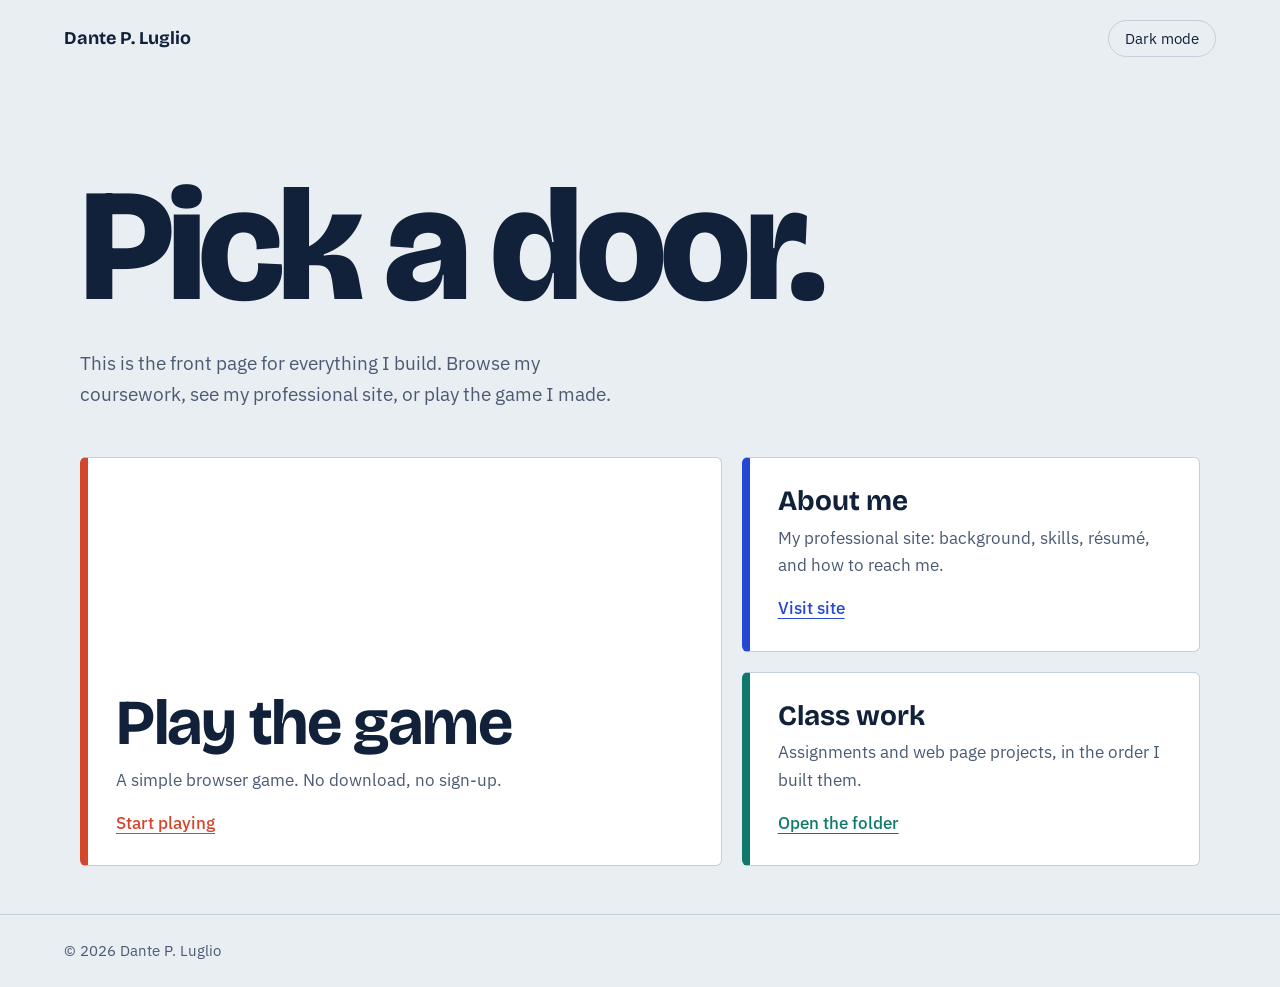
==== Personal Web Page/index.html @ 5f620bfe "Second" ====
<!DOCTYPE html>
<html lang="en">
<head>
  <meta charset="UTF-8">
  <meta name="viewport" content="width=device-width, initial-scale=1">
  <!-- TODO: Replace the title and description with your own -->
  <title>Dante P. Luglio | Home</title>
  <meta name="description" content="Class work, professional site, and a browser game by Dante P. Luglio.">

  <link rel="preconnect" href="https://fonts.googleapis.com">
  <link rel="preconnect" href="https://fonts.gstatic.com" crossorigin>
  <link href="https://fonts.googleapis.com/css2?family=Bricolage+Grotesque:wght@500;700;800&family=IBM+Plex+Sans:wght@400;500&display=swap" rel="stylesheet">
  <link rel="stylesheet" href="style.css">
</head>
<body>
  <a class="skip" href="#destinations">Skip to links</a>

  <header class="top">
    <span class="mark">Dante P. Luglio</span> <!-- TODO: your name -->
    <button id="theme-toggle" class="theme-toggle" type="button" aria-label="Switch color theme">Dark mode</button>
  </header>

  <main>
    <section class="hero">
      <h1>Pick a door.</h1>
      <p class="lede">
        This is the front page for everything I build. Browse my coursework,
        see my professional site, or play the game I made.
        <!-- TODO: rewrite this intro in your own words -->
      </p>
    </section>

    <nav id="destinations" class="destinations" aria-label="Site sections">

      <!-- ============================================================
           1) PERSONAL / PROFESSIONAL SITE
           TODO: set href to the folder or page, e.g. "your-folder/"
           or "your-folder/index.html"
           ============================================================ -->
      <a class="door door-pro" href="https://web.njit.edu/~dpl6/Professional%20Website/" data-label="Professional site">
        <span class="door-title">About me</span>
        <span class="door-text">My professional site: background, skills, résumé, and how to reach me.</span>
        <span class="door-go">Visit site</span>
      </a>

      <!-- ============================================================
           2) CLASS ASSIGNMENTS AND WEB PAGE PROJECTS
           TODO: set href to your class work folder, e.g. "your-folder/"
           (Want separate links per class? Copy this whole <a> block.)
           ============================================================ -->
      <a class="door door-class" href="https://web.njit.edu/~dpl6/IT202%20Homepage/" data-label="Class work">
        <span class="door-title">Class work</span>
        <span class="door-text">Assignments and web page projects, in the order I built them.</span>
        <span class="door-go">Open the folder</span>
      </a>

      <!-- ============================================================
           3) BROWSER GAME
           TODO: set href to the game folder or page, e.g. "your-folder/"
           ============================================================ -->
      <a class="door door-game" href="https://web.njit.edu/~dpl6/Game/" data-label="Browser game">
        <span class="door-title">Play the game</span>
        <span class="door-text">A simple browser game. No download, no sign-up.</span>
        <span class="door-go">Start playing</span>
      </a>

    </nav>

    <p id="path-notice" class="path-notice" role="status" hidden></p>
  </main>

  <footer class="foot">
    <span>&copy; <span id="year">2026</span> Dante P. Luglio</span> <!-- TODO: your name -->
    <!-- TODO (optional): add an email or social link here -->
  </footer>

  <script src="script.js"></script>
</body>
</html>
---- Personal Web Page/style.css ----
/* ---------- Tokens ---------- */
:root {
  --bg: #e9eef3;
  --surface: #ffffff;
  --ink: #12213a;
  --muted: #4a5a73;
  --line: #c3cfdc;
  --pro: #2447d6;      /* professional site */
  --class: #0f7a6b;    /* class work */
  --game: #d4452e;     /* game */
  --focus: #12213a;
  --font-head: "Bricolage Grotesque", "Segoe UI", sans-serif;
  --font-body: "IBM Plex Sans", "Segoe UI", sans-serif;
}

:root[data-theme="dark"] {
  --bg: #101a2c;
  --surface: #182540;
  --ink: #e8eef8;
  --muted: #a9b7cd;
  --line: #2c3d5e;
  --pro: #7f9bff;
  --class: #4cc9b3;
  --game: #ff8a70;
  --focus: #e8eef8;
}

/* ---------- Base ---------- */
*, *::before, *::after { box-sizing: border-box; }

html { scroll-behavior: smooth; }

body {
  margin: 0;
  min-height: 100vh;
  display: flex;
  flex-direction: column;
  background: var(--bg);
  color: var(--ink);
  font-family: var(--font-body);
  font-size: 1.0625rem;
  line-height: 1.6;
}

a:focus-visible, button:focus-visible {
  outline: 3px solid var(--focus);
  outline-offset: 3px;
}

.skip {
  position: absolute;
  left: -999px;
  top: 0;
  background: var(--surface);
  padding: .5rem 1rem;
}
.skip:focus { left: 1rem; top: 1rem; z-index: 10; }

/* ---------- Header ---------- */
.top {
  display: flex;
  justify-content: space-between;
  align-items: center;
  padding: 1.25rem clamp(1.25rem, 5vw, 4rem);
}

.mark {
  font-family: var(--font-head);
  font-weight: 700;
  font-size: 1.125rem;
}

.theme-toggle {
  font: inherit;
  font-size: .9375rem;
  color: var(--ink);
  background: transparent;
  border: 1.5px solid var(--line);
  border-radius: 999px;
  padding: .35rem 1rem;
  cursor: pointer;
}
.theme-toggle:hover { border-color: var(--ink); }

/* ---------- Hero ---------- */
main {
  flex: 1;
  padding: 0 clamp(1.25rem, 5vw, 4rem) 3rem;
  max-width: 78rem;
  width: 100%;
  margin: 0 auto;
}

.hero { padding: clamp(2rem, 8vw, 6rem) 0 clamp(1.5rem, 4vw, 3rem); }

.hero h1 {
  margin: 0;
  font-family: var(--font-head);
  font-weight: 800;
  font-size: clamp(3.5rem, 13vw, 10rem);
  line-height: .92;
  letter-spacing: -0.04em;
}

.lede {
  max-width: 34rem;
  margin: 1.75rem 0 0;
  color: var(--muted);
  font-size: 1.1875rem;
}

/* ---------- Destination links ---------- */
.destinations {
  display: grid;
  grid-template-columns: 1.4fr 1fr;
  grid-template-areas:
    "game pro"
    "game class";
  gap: 1.25rem;
}

.door {
  --accent: var(--pro);
  position: relative;
  display: flex;
  flex-direction: column;
  justify-content: flex-end;
  gap: .5rem;
  padding: 1.75rem;
  min-height: 11rem;
  background: var(--surface);
  color: var(--ink);
  text-decoration: none;
  border: 1.5px solid var(--line);
  border-left: 8px solid var(--accent);
  border-radius: 6px;
  transition: transform .15s ease, border-color .15s ease;
}

.door:hover { transform: translateY(-3px); border-color: var(--accent); }

.door-pro   { --accent: var(--pro);   grid-area: pro; }
.door-class { --accent: var(--class); grid-area: class; }
.door-game  { --accent: var(--game);  grid-area: game; min-height: 24rem; }

.door-title {
  font-family: var(--font-head);
  font-weight: 700;
  font-size: 1.75rem;
  line-height: 1.1;
}
.door-game .door-title { font-size: clamp(2.5rem, 6vw, 4rem); letter-spacing: -0.02em; }

.door-text { color: var(--muted); max-width: 26rem; }

.door-go {
  margin-top: .5rem;
  font-weight: 500;
  color: var(--accent);
  text-decoration: underline;
  text-underline-offset: 4px;
}

/* Link has no path yet (set by script.js) */
.door.unset {
  border-style: dashed;
  cursor: not-allowed;
}
.door.unset .door-go { color: var(--muted); text-decoration: line-through; }

.path-notice {
  margin: 1.5rem 0 0;
  padding: .75rem 1rem;
  border: 1.5px dashed var(--line);
  border-radius: 6px;
  color: var(--muted);
  font-size: .9375rem;
}

/* ---------- Footer ---------- */
.foot {
  padding: 1.5rem clamp(1.25rem, 5vw, 4rem);
  border-top: 1px solid var(--line);
  color: var(--muted);
  font-size: .9375rem;
}

/* ---------- Small screens ---------- */
@media (max-width: 760px) {
  .destinations {
    grid-template-columns: 1fr;
    grid-template-areas: "game" "pro" "class";
  }
  .door-game { min-height: 16rem; }
}

@media (prefers-reduced-motion: reduce) {
  html { scroll-behavior: auto; }
  .door { transition: none; }
  .door:hover { transform: none; }
}
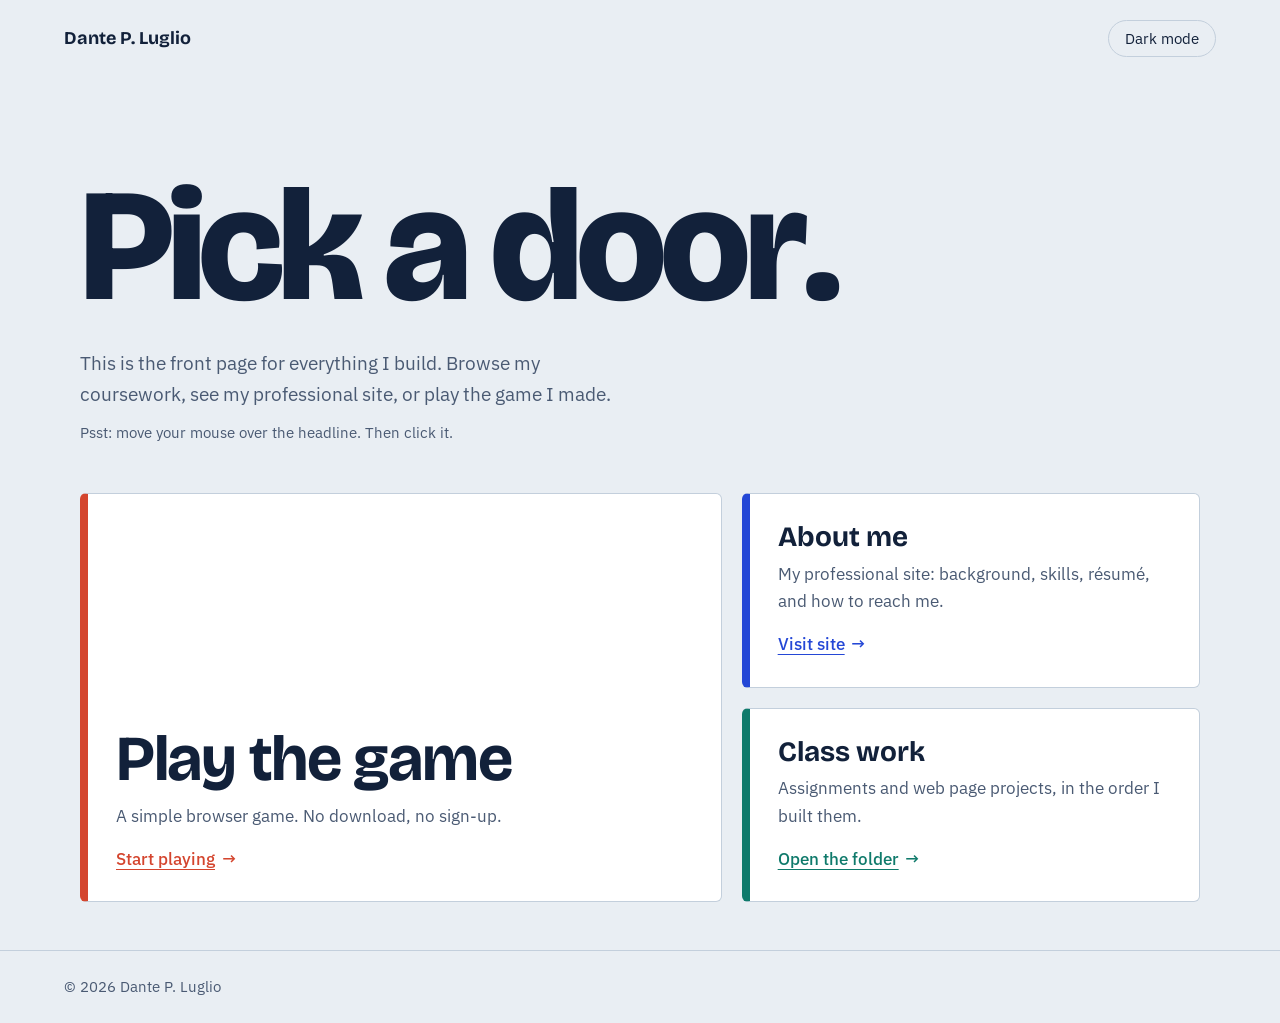
==== commit 6a28a330: "Added lots" ====
--- a/Personal Web Page/index.html
+++ b/Personal Web Page/index.html
@@ -28,6 +28,7 @@
         see my professional site, or play the game I made.
         <!-- TODO: rewrite this intro in your own words -->
       </p>
+      <p class="hint">Psst: move your mouse over the headline. Then click it.</p>
     </section>
 
     <nav id="destinations" class="destinations" aria-label="Site sections">
--- a/Personal Web Page/style.css
+++ b/Personal Web Page/style.css
@@ -195,7 +195,80 @@
 }
 
 @media (prefers-reduced-motion: reduce) {
+  .blob { animation: none; }
   html { scroll-behavior: auto; }
   .door { transition: none; }
   .door:hover { transform: none; }
 }
+
+/* ================= Flare ================= */
+/* animated background: soft drifting color blobs + a dotted grid that fades at the edges */
+.bg { position: fixed; inset: 0; z-index: 0; overflow: hidden; pointer-events: none; }
+.bg::before {
+  content: "";
+  position: absolute;
+  inset: 0;
+  z-index: 1;
+  background-image: radial-gradient(var(--line) 1px, transparent 1px);
+  background-size: 26px 26px;
+  -webkit-mask-image: radial-gradient(ellipse at 50% 40%, #000 15%, transparent 78%);
+  mask-image: radial-gradient(ellipse at 50% 40%, #000 15%, transparent 78%);
+}
+.blob {
+  position: absolute;
+  border-radius: 50%;
+  filter: blur(90px);
+  opacity: .28;
+  animation: drift 24s ease-in-out infinite alternate;
+}
+.b1 { width: 46vmax; height: 46vmax; left: -12vmax; top: -14vmax; background: var(--game); }
+.b2 { width: 42vmax; height: 42vmax; right: -14vmax; top: 18vh; background: var(--pro); animation-duration: 30s; animation-delay: -8s; }
+.b3 { width: 40vmax; height: 40vmax; left: 22vw; bottom: -22vmax; background: var(--class); animation-duration: 27s; animation-delay: -14s; }
+:root[data-theme="dark"] .blob { opacity: .2; }
+@keyframes drift {
+  0%   { transform: translate(0, 0) scale(1); }
+  50%  { transform: translate(6vw, 4vh) scale(1.12); }
+  100% { transform: translate(-4vw, 8vh) scale(.95); }
+}
+
+/* mouse trail canvas (drawn by script.js) */
+.trail { position: fixed; inset: 0; width: 100%; height: 100%; pointer-events: none; z-index: 5; }
+.top, main, .foot { position: relative; z-index: 1; }
+
+/* ruffle headline (letters are split by script.js) */
+.hero h1 { cursor: default; user-select: none; }
+.w { display: inline-block; white-space: nowrap; }
+.ch {
+  display: inline-block;
+  transition: transform .35s cubic-bezier(.2, 1.6, .4, 1), color .2s;
+  will-change: transform;
+}
+.ch.hot { color: var(--game); }
+
+.hint { margin: .75rem 0 0; color: var(--muted); font-size: .9375rem; }
+@media (hover: none) { .hint { display: none; } }
+
+/* doors: spotlight that follows the pointer, plus a sliding arrow */
+.door { overflow: hidden; }
+.door::after {
+  content: "";
+  position: absolute;
+  inset: 0;
+  pointer-events: none;
+  opacity: 0;
+  transition: opacity .2s;
+  background: radial-gradient(260px circle at var(--px, 50%) var(--py, 50%),
+    color-mix(in srgb, var(--accent) 24%, transparent), transparent 70%);
+}
+.door:hover::after, .door:focus-visible::after { opacity: 1; }
+.door-go::after { content: "\2192"; display: inline-block; margin-left: .4em; transition: transform .2s; }
+.door:hover .door-go::after, .door:focus-visible .door-go::after { transform: translateX(6px); }
+
+/* entrance: doors rise in one after another (class added by script.js) */
+.js-reveal .door {
+  opacity: 0;
+  translate: 0 28px;
+  transition: opacity .6s ease var(--d, 0s), translate .6s ease var(--d, 0s),
+              transform .15s ease, border-color .15s ease;
+}
+.js-reveal .door.in { opacity: 1; translate: 0 0; }
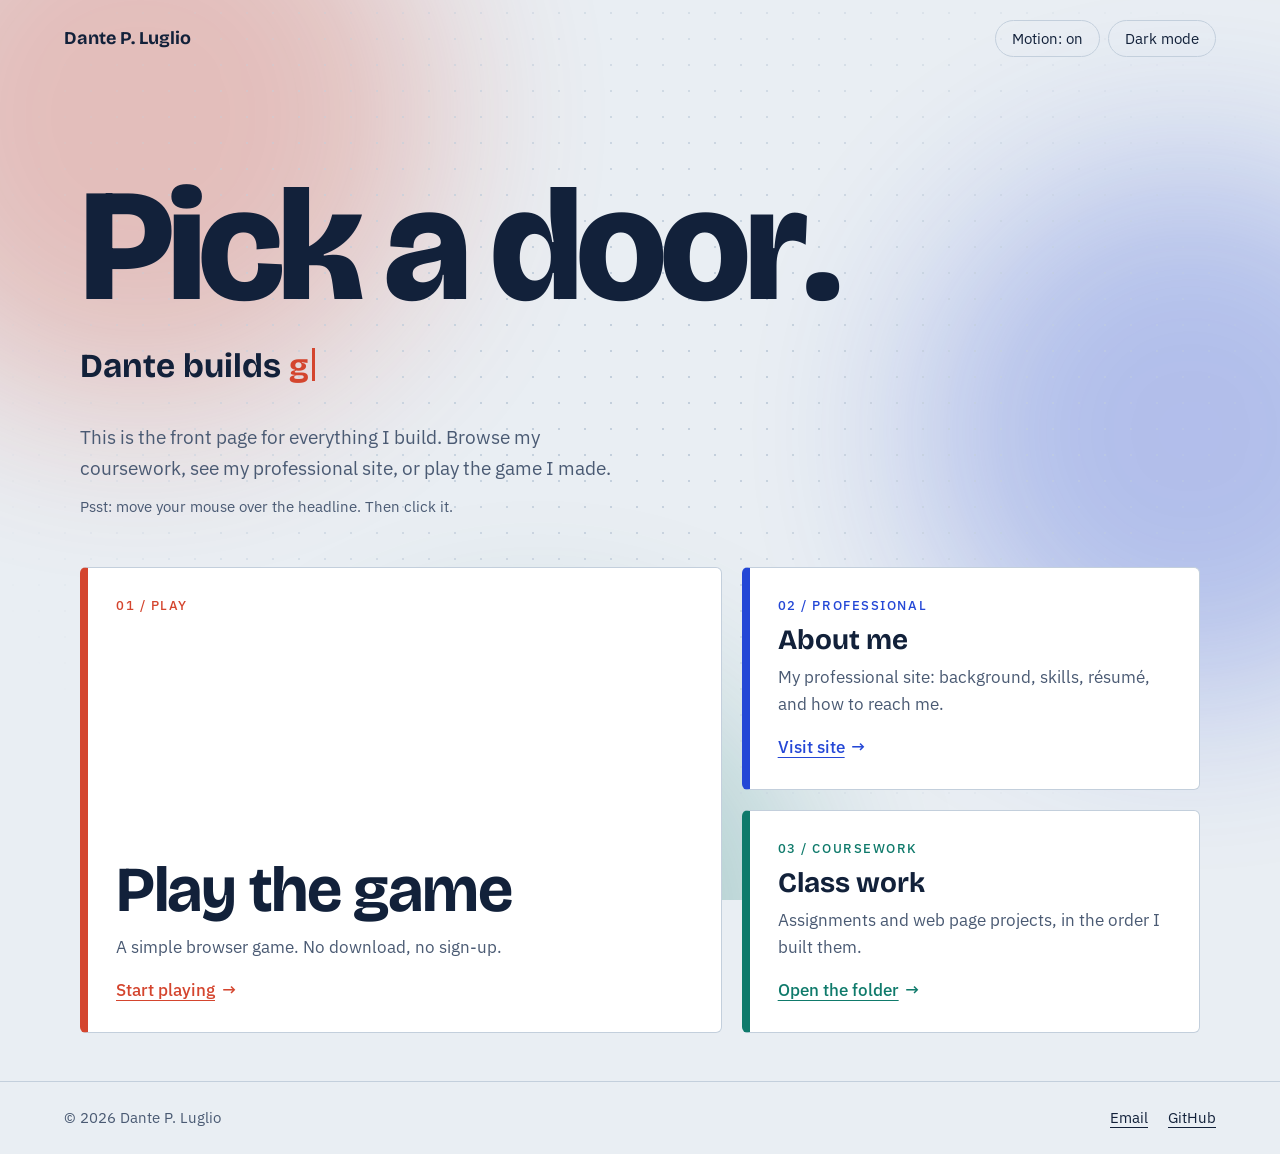
==== commit 2ddb92a1: "Updated Homepage" ====
--- a/Personal Web Page/index.html
+++ b/Personal Web Page/index.html
@@ -7,22 +7,29 @@
   <title>Dante P. Luglio | Home</title>
   <meta name="description" content="Class work, professional site, and a browser game by Dante P. Luglio.">
 
+  <meta name="theme-color" content="#101a2c">
+  <meta property="og:title" content="Dante P. Luglio">
+  <meta property="og:description" content="Class work, a professional site, and a browser game.">
+  <link rel="icon" href="data:image/svg+xml,%3Csvg xmlns='http://www.w3.org/2000/svg' viewBox='0 0 100 100'%3E%3Crect x='22' y='8' width='56' height='84' rx='8' fill='%23d4452e'/%3E%3Ccircle cx='65' cy='52' r='6' fill='%23fff'/%3E%3C/svg%3E">
   <link rel="preconnect" href="https://fonts.googleapis.com">
   <link rel="preconnect" href="https://fonts.gstatic.com" crossorigin>
   <link href="https://fonts.googleapis.com/css2?family=Bricolage+Grotesque:wght@500;700;800&family=IBM+Plex+Sans:wght@400;500&display=swap" rel="stylesheet">
-  <link rel="stylesheet" href="style.css">
+  <link rel="stylesheet" href="style.css?v=4">
 </head>
 <body>
+  <div class="bg" aria-hidden="true"><span class="blob b1"></span><span class="blob b2"></span><span class="blob b3"></span></div>
+
   <a class="skip" href="#destinations">Skip to links</a>
 
   <header class="top">
     <span class="mark">Dante P. Luglio</span> <!-- TODO: your name -->
-    <button id="theme-toggle" class="theme-toggle" type="button" aria-label="Switch color theme">Dark mode</button>
+    <div class="controls"><button id="motion-toggle" class="theme-toggle" type="button" aria-label="Turn animations on or off">Motion: on</button> <button id="theme-toggle" class="theme-toggle" type="button" aria-label="Switch color theme">Dark mode</button></div>
   </header>
 
   <main>
     <section class="hero">
       <h1>Pick a door.</h1>
+      <p class="kicker">Dante builds <span id="rotator" class="rotator">websites.</span><span class="caret" aria-hidden="true"></span></p>
       <p class="lede">
         This is the front page for everything I build. Browse my coursework,
         see my professional site, or play the game I made.
@@ -39,6 +46,7 @@
            or "your-folder/index.html"
            ============================================================ -->
       <a class="door door-pro" href="https://web.njit.edu/~dpl6/Professional%20Website/" data-label="Professional site">
+        <span class="door-tag">02 / Professional</span>
         <span class="door-title">About me</span>
         <span class="door-text">My professional site: background, skills, résumé, and how to reach me.</span>
         <span class="door-go">Visit site</span>
@@ -50,6 +58,7 @@
            (Want separate links per class? Copy this whole <a> block.)
            ============================================================ -->
       <a class="door door-class" href="https://web.njit.edu/~dpl6/IT202%20Homepage/" data-label="Class work">
+        <span class="door-tag">03 / Coursework</span>
         <span class="door-title">Class work</span>
         <span class="door-text">Assignments and web page projects, in the order I built them.</span>
         <span class="door-go">Open the folder</span>
@@ -60,6 +69,7 @@
            TODO: set href to the game folder or page, e.g. "your-folder/"
            ============================================================ -->
       <a class="door door-game" href="https://web.njit.edu/~dpl6/Game/" data-label="Browser game">
+        <span class="door-tag">01 / Play</span>
         <span class="door-title">Play the game</span>
         <span class="door-text">A simple browser game. No download, no sign-up.</span>
         <span class="door-go">Start playing</span>
@@ -72,9 +82,9 @@
 
   <footer class="foot">
     <span>&copy; <span id="year">2026</span> Dante P. Luglio</span> <!-- TODO: your name -->
-    <!-- TODO (optional): add an email or social link here -->
+    <span class="foot-links"><a href="mailto:blaze91797@gmail.com">Email</a><a href="https://github.com/DanteProgramming" target="_blank" rel="noopener">GitHub</a></span>
   </footer>
 
-  <script src="script.js"></script>
+  <script src="script.js?v=4"></script>
 </body>
 </html>
--- a/Personal Web Page/style.css
+++ b/Personal Web Page/style.css
@@ -271,4 +271,52 @@
   transition: opacity .6s ease var(--d, 0s), translate .6s ease var(--d, 0s),
               transform .15s ease, border-color .15s ease;
 }
-.js-reveal .door.in { opacity: 1; translate: 0 0; }+.js-reveal .door.in { opacity: 1; translate: 0 0; }
+
+/* ================= Round 3 ================= */
+.controls { display: flex; gap: .5rem; }
+
+.kicker {
+  margin: 1.25rem 0 0;
+  font-family: var(--font-head);
+  font-weight: 700;
+  font-size: clamp(1.4rem, 3.4vw, 2.1rem);
+}
+.rotator { color: var(--game); }
+.caret { display: inline-block; width: .09em; height: 1em; margin-left: .08em; vertical-align: -.12em; background: var(--game); animation: blink 1s steps(1) infinite; }
+@keyframes blink { 50% { opacity: 0; } }
+
+.door-tag {
+  margin-bottom: auto;
+  font-size: .8125rem;
+  font-weight: 500;
+  letter-spacing: .12em;
+  text-transform: uppercase;
+  color: var(--accent);
+}
+
+.foot { display: flex; justify-content: space-between; flex-wrap: wrap; gap: .5rem 1.5rem; }
+.foot-links { display: flex; gap: 1.25rem; }
+.foot a { color: var(--ink); text-underline-offset: 4px; }
+.foot a:hover { color: var(--game); }
+
+/* background depth: blobs drift slightly opposite the cursor */
+.blob { transition: translate .8s ease-out; }
+.b1 { translate: calc(var(--bx, 0) * -50px) calc(var(--by, 0) * -50px); }
+.b2 { translate: calc(var(--bx, 0) * 70px) calc(var(--by, 0) * 40px); }
+.b3 { translate: calc(var(--bx, 0) * -30px) calc(var(--by, 0) * 60px); }
+
+/* motion switch (also respects the visitor's system setting) */
+:root[data-motion="off"] .blob { animation-play-state: paused; }
+:root[data-motion="off"] .trail { display: none; }
+:root[data-motion="off"] .caret { animation: none; }
+.theme-toggle:disabled { opacity: .6; cursor: default; }
+
+/* door-opening wipe before navigating */
+.wipe {
+  position: fixed; inset: 0; z-index: 50; pointer-events: none;
+  clip-path: circle(0 at var(--wx, 50%) var(--wy, 50%));
+  transition: clip-path .48s cubic-bezier(.7, 0, .3, 1);
+}
+.wipe.go { clip-path: circle(150vmax at var(--wx, 50%) var(--wy, 50%)); }
+@media (prefers-reduced-motion: reduce) { .caret { animation: none; } }
